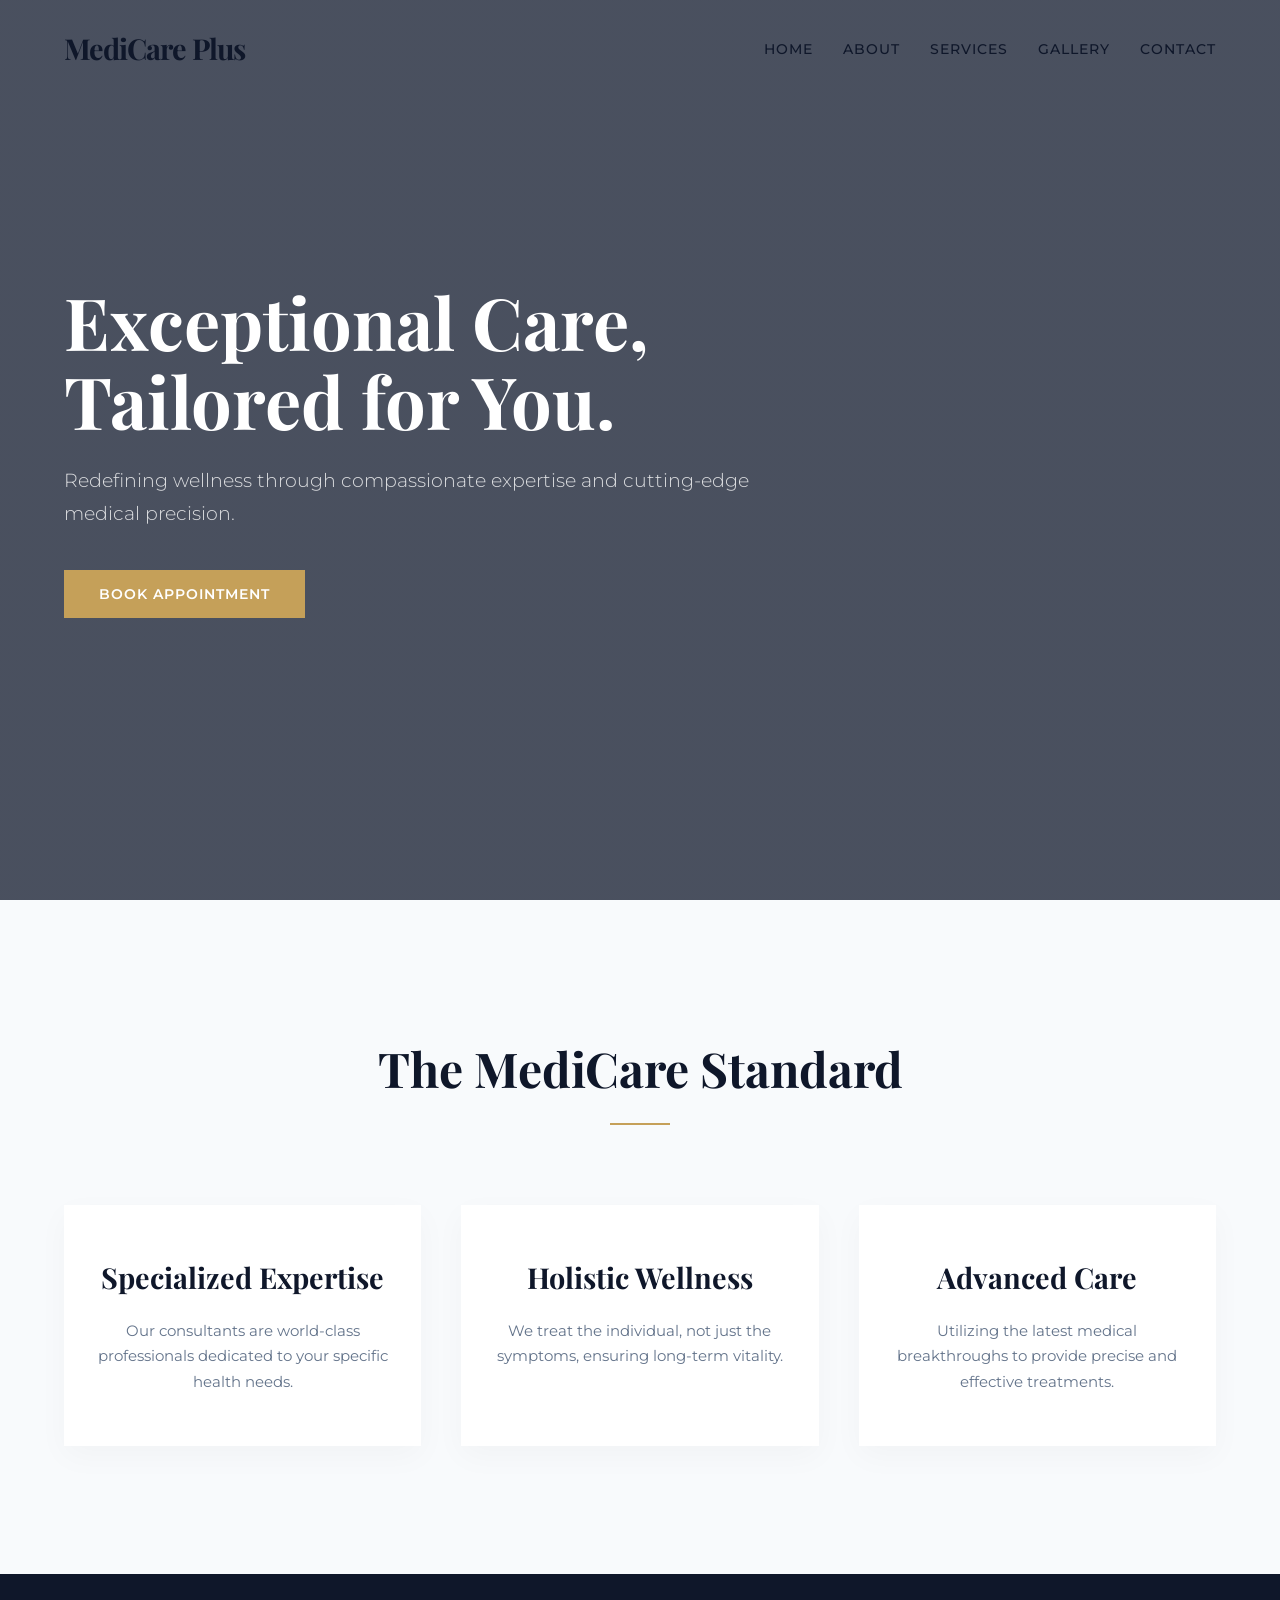
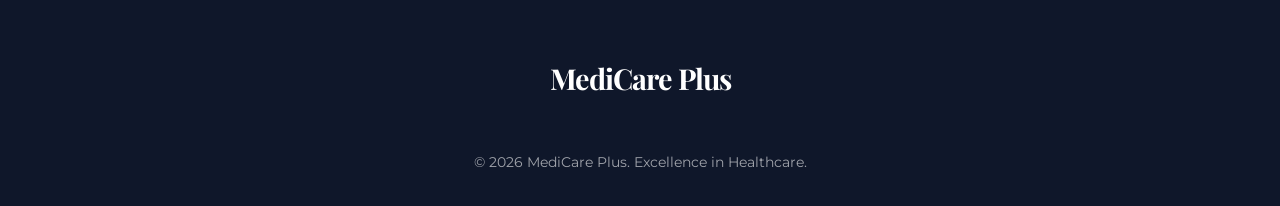
==== index.html @ 9ea4fe85 "Initial commit: Boutique Healthcare Website" ====
<!DOCTYPE html>
<html lang="en">
<head>
    <meta charset="UTF-8">
    <meta name="viewport" content="width=device-width, initial-scale=1.0">
    <meta name="description" content="MediCare Plus - Premium healthcare services with expert doctors and advanced medical technology.">
    <meta name="keywords" content="healthcare, clinic, medical services, doctors, hospital, appointment">
    <title>MediCare Plus | Premium Healthcare</title>
    <link rel="stylesheet" href="css/style.css">
</head>
<body>

    <header id="main-header">
        <div class="container">
            <nav>
                <div class="logo">MediCare Plus</div>
                <div class="menu-toggle">
                    <span></span>
                    <span></span>
                    <span></span>
                </div>
                <ul class="nav-links">
                    <li><a href="index.html">Home</a></li>
                    <li><a href="about.html">About</a></li>
                    <li><a href="services.html">Services</a></li>
                    <li><a href="gallery.html">Gallery</a></li>
                    <li><a href="contact.html">Contact</a></li>
                </ul>
            </nav>
        </div>
    </header>

    <section id="hero">
        <div class="container">
            <div class="hero-content">
                <h1>Exceptional Care,<br>Tailored for You.</h1>
                <p>Redefining wellness through compassionate expertise and cutting-edge medical precision.</p>
                <a href="contact.html" class="btn btn-gold">Book Appointment</a>
            </div>
        </div>
    </section>

    <section class="container reveal">
        <div class="section-title">
            <h2>The MediCare Standard</h2>
        </div>
        <div class="card-container">
            <div class="card">
                <h3>Specialized Expertise</h3>
                <p>Our consultants are world-class professionals dedicated to your specific health needs.</p>
            </div>
            <div class="card">
                <h3>Holistic Wellness</h3>
                <p>We treat the individual, not just the symptoms, ensuring long-term vitality.</p>
            </div>
            <div class="card">
                <h3>Advanced Care</h3>
                <p>Utilizing the latest medical breakthroughs to provide precise and effective treatments.</p>
            </div>
        </div>
    </section>

    <footer>
        <div class="container">
            <div class="logo" style="color: white; margin-bottom: 1rem;">MediCare Plus</div>
            <p>&copy; 2026 MediCare Plus. Excellence in Healthcare.</p>
        </div>
    </footer>

    <script src="js/script.js"></script>
</body>
</html>
---- css/style.css ----
@import url('https://fonts.googleapis.com/css2?family=Playfair+Display:ital,wght@0,400;0,700;1,400&family=Montserrat:wght@300;400;500;600&display=swap');

:root {
    --primary-dark: #0f172a;      /* Midnight Navy */
    --accent-gold: #c5a059;       /* Champagne Gold */
    --bg-soft: #f8fafc;           /* Soft Pearl */
    --text-main: #334155;         /* Slate Gray */
    --text-light: #64748b;        /* Muted Slate */
    --white: #ffffff;
    --glass-bg: rgba(255, 255, 255, 0.7);
    --glass-border: rgba(255, 255, 255, 0.3);
    --transition: all 0.5s cubic-bezier(0.4, 0, 0.2, 1);
}

* {
    margin: 0;
    padding: 0;
    box-sizing: border-box;
}

body {
    font-family: 'Montserrat', sans-serif;
    line-height: 1.7;
    color: var(--text-main);
    background-color: var(--bg-soft);
    overflow-x: hidden;
}

h1, h2, h3, .logo {
    font-family: 'Playfair Display', serif;
}

/* Reusable Components */
.container {
    width: 90%;
    max-width: 1200px;
    margin: 0 auto;
}

.btn {
    display: inline-block;
    padding: 12px 35px;
    text-decoration: none;
    font-size: 0.9rem;
    letter-spacing: 1px;
    text-transform: uppercase;
    font-weight: 600;
    transition: var(--transition);
    cursor: pointer;
    border: none;
}

.btn-gold {
    background-color: var(--accent-gold);
    color: var(--white);
}

.btn-gold:hover {
    background-color: #a38445;
    transform: translateY(-3px);
    box-shadow: 0 10px 20px rgba(197, 160, 89, 0.3);
}

.btn-outline {
    background: transparent;
    border: 1px solid var(--accent-gold);
    color: var(--accent-gold);
}

.btn-outline:hover {
    background: var(--accent-gold);
    color: var(--white);
}

/* Glassmorphism Utility */
.glass {
    background: var(--glass-bg);
    backdrop-filter: blur(12px);
    -webkit-backdrop-filter: blur(12px);
    border: 1px solid var(--glass-border);
}

/* Header & Navigation */
header {
    padding: 1.5rem 0;
    position: fixed;
    top: 0;
    width: 100%;
    z-index: 1000;
    transition: var(--transition);
}

header.scrolled {
    padding: 0.8rem 0;
    background: var(--glass-bg);
    backdrop-filter: blur(10px);
    box-shadow: 0 4px 30px rgba(0, 0, 0, 0.1);
}

nav {
    display: flex;
    justify-content: space-between;
    align-items: center;
}

.logo {
    font-size: 1.8rem;
    font-weight: 700;
    color: var(--primary-dark);
    letter-spacing: -1px;
}

.nav-links {
    display: flex;
    list-style: none;
}

.nav-links li {
    margin-left: 30px;
}

.nav-links a {
    text-decoration: none;
    color: var(--primary-dark);
    font-weight: 500;
    font-size: 0.85rem;
    text-transform: uppercase;
    letter-spacing: 1px;
    transition: var(--transition);
}

.nav-links a:hover {
    color: var(--accent-gold);
}

/* Mobile Menu */
.menu-toggle {
    display: none;
    flex-direction: column;
    cursor: pointer;
}

.menu-toggle span {
    width: 25px;
    height: 2px;
    background: var(--primary-dark);
    margin: 3px 0;
    transition: var(--transition);
}

/* Hero Section */
#hero {
    height: 100vh;
    display: flex;
    align-items: center;
    background: linear-gradient(rgba(15, 23, 42, 0.75), rgba(15, 23, 42, 0.75)), 
                url('https://images.unsplash.com/photo-1519494026892-80bbd2d6fd0d?auto=format&fit=crop&q=80&w=1600') no-repeat center center/cover;
    color: var(--white);
    position: relative;
}

.hero-content {
    max-width: 700px;
    animation: fadeInUp 1.5s ease;
}

.hero-content h1 {
    font-size: 4.5rem;
    line-height: 1.1;
    margin-bottom: 1.5rem;
}

.hero-content p {
    font-size: 1.2rem;
    font-weight: 300;
    margin-bottom: 2.5rem;
    color: rgba(255, 255, 255, 0.8);
}

/* Sections */
section {
    padding: 8rem 0;
}

.section-title {
    text-align: center;
    margin-bottom: 5rem;
}

.section-title h2 {
    font-size: 3rem;
    color: var(--primary-dark);
    position: relative;
    display: inline-block;
    padding-bottom: 15px;
}

.section-title h2::after {
    content: '';
    position: absolute;
    bottom: 0;
    left: 50%;
    transform: translateX(-50%);
    width: 60px;
    height: 2px;
    background: var(--accent-gold);
}

/* Cards (Services/Departments) */
.card-container {
    display: grid;
    grid-template-columns: repeat(auto-fit, minmax(320px, 1fr));
    gap: 2.5rem;
}

.card {
    background: var(--white);
    padding: 3rem 2rem;
    border-radius: 0; /* Sophisticated sharp edges or very slight radius */
    text-align: center;
    transition: var(--transition);
    border-bottom: 3px solid transparent;
    box-shadow: 0 10px 30px rgba(0,0,0,0.03);
}

.card:hover {
    transform: translateY(-15px);
    border-bottom: 3px solid var(--accent-gold);
    box-shadow: 0 20px 40px rgba(0,0,0,0.08);
}

.card h3 {
    font-size: 1.8rem;
    margin-bottom: 1rem;
    color: var(--primary-dark);
}

.card p {
    color: var(--text-light);
    font-size: 0.95rem;
}

/* Gallery (Masonry-ish) */
.gallery-grid {
    display: grid;
    grid-template-columns: repeat(auto-fit, minmax(300px, 1fr));
    gap: 1.5rem;
}

.gallery-item {
    position: relative;
    overflow: hidden;
    height: 400px;
}

.gallery-item img {
    width: 100%;
    height: 100%;
    object-fit: cover;
    transition: var(--transition);
}

.gallery-item:hover img {
    transform: scale(1.05);
}

.gallery-overlay {
    position: absolute;
    inset: 0;
    background: rgba(15, 23, 42, 0.7);
    display: flex;
    align-items: center;
    justify-content: center;
    opacity: 0;
    transition: var(--transition);
}

.gallery-item:hover .gallery-overlay {
    opacity: 1;
}

.gallery-overlay span {
    color: var(--white);
    font-family: 'Playfair Display', serif;
    font-size: 1.5rem;
}

/* Contact Form */
.contact-container {
    display: grid;
    grid-template-columns: 1fr 1.2fr;
    gap: 4rem;
    align-items: start;
}

.contact-form {
    background: var(--white);
    padding: 3.5rem;
    box-shadow: 0 30px 60px rgba(0,0,0,0.05);
}

.form-group {
    margin-bottom: 2rem;
}

.form-group label {
    font-size: 0.8rem;
    text-transform: uppercase;
    letter-spacing: 1px;
    margin-bottom: 0.5rem;
    display: block;
    color: var(--text-light);
}

.form-group input, .form-group textarea {
    width: 100%;
    padding: 12px 0;
    background: transparent;
    border: none;
    border-bottom: 1px solid #e2e8f0;
    font-family: inherit;
    font-size: 1rem;
    transition: var(--transition);
}

.form-group input:focus, .form-group textarea:focus {
    outline: none;
    border-bottom-color: var(--accent-gold);
}

.error-msg {
    color: #ef4444;
    font-size: 0.75rem;
    margin-top: 5px;
    display: none;
}

/* Footer */
footer {
    background: var(--primary-dark);
    color: var(--white);
    padding: 5rem 0 2rem;
    text-align: center;
}

footer p {
    opacity: 0.6;
    font-size: 0.85rem;
    margin-top: 3rem;
}

/* Animations */
@keyframes fadeInUp {
    from {
        opacity: 0;
        transform: translateY(30px);
    }
    to {
        opacity: 1;
        transform: translateY(0);
    }
}

.reveal {
    opacity: 0;
    transform: translateY(30px);
    transition: all 0.8s ease-out;
}

.reveal.active {
    opacity: 1;
    transform: translateY(0);
}

/* Responsive */
@media (max-width: 992px) {
    .hero-content h1 { font-size: 3rem; }
    .contact-container { grid-template-columns: 1fr; }
}

@media (max-width: 768px) {
    .menu-toggle { display: flex; }
    .nav-links {
        display: none;
        flex-direction: column;
        position: absolute;
        top: 100%;
        left: 0;
        width: 100%;
        background: var(--white);
        padding: 2rem 0;
        text-align: center;
        box-shadow: 0 10px 20px rgba(0,0,0,0.1);
    }
    .nav-links.active { display: flex; }
    .nav-links li { margin: 15px 0; }
    .hero-content h1 { font-size: 2.5rem; }
    section { padding: 5rem 0; }
}
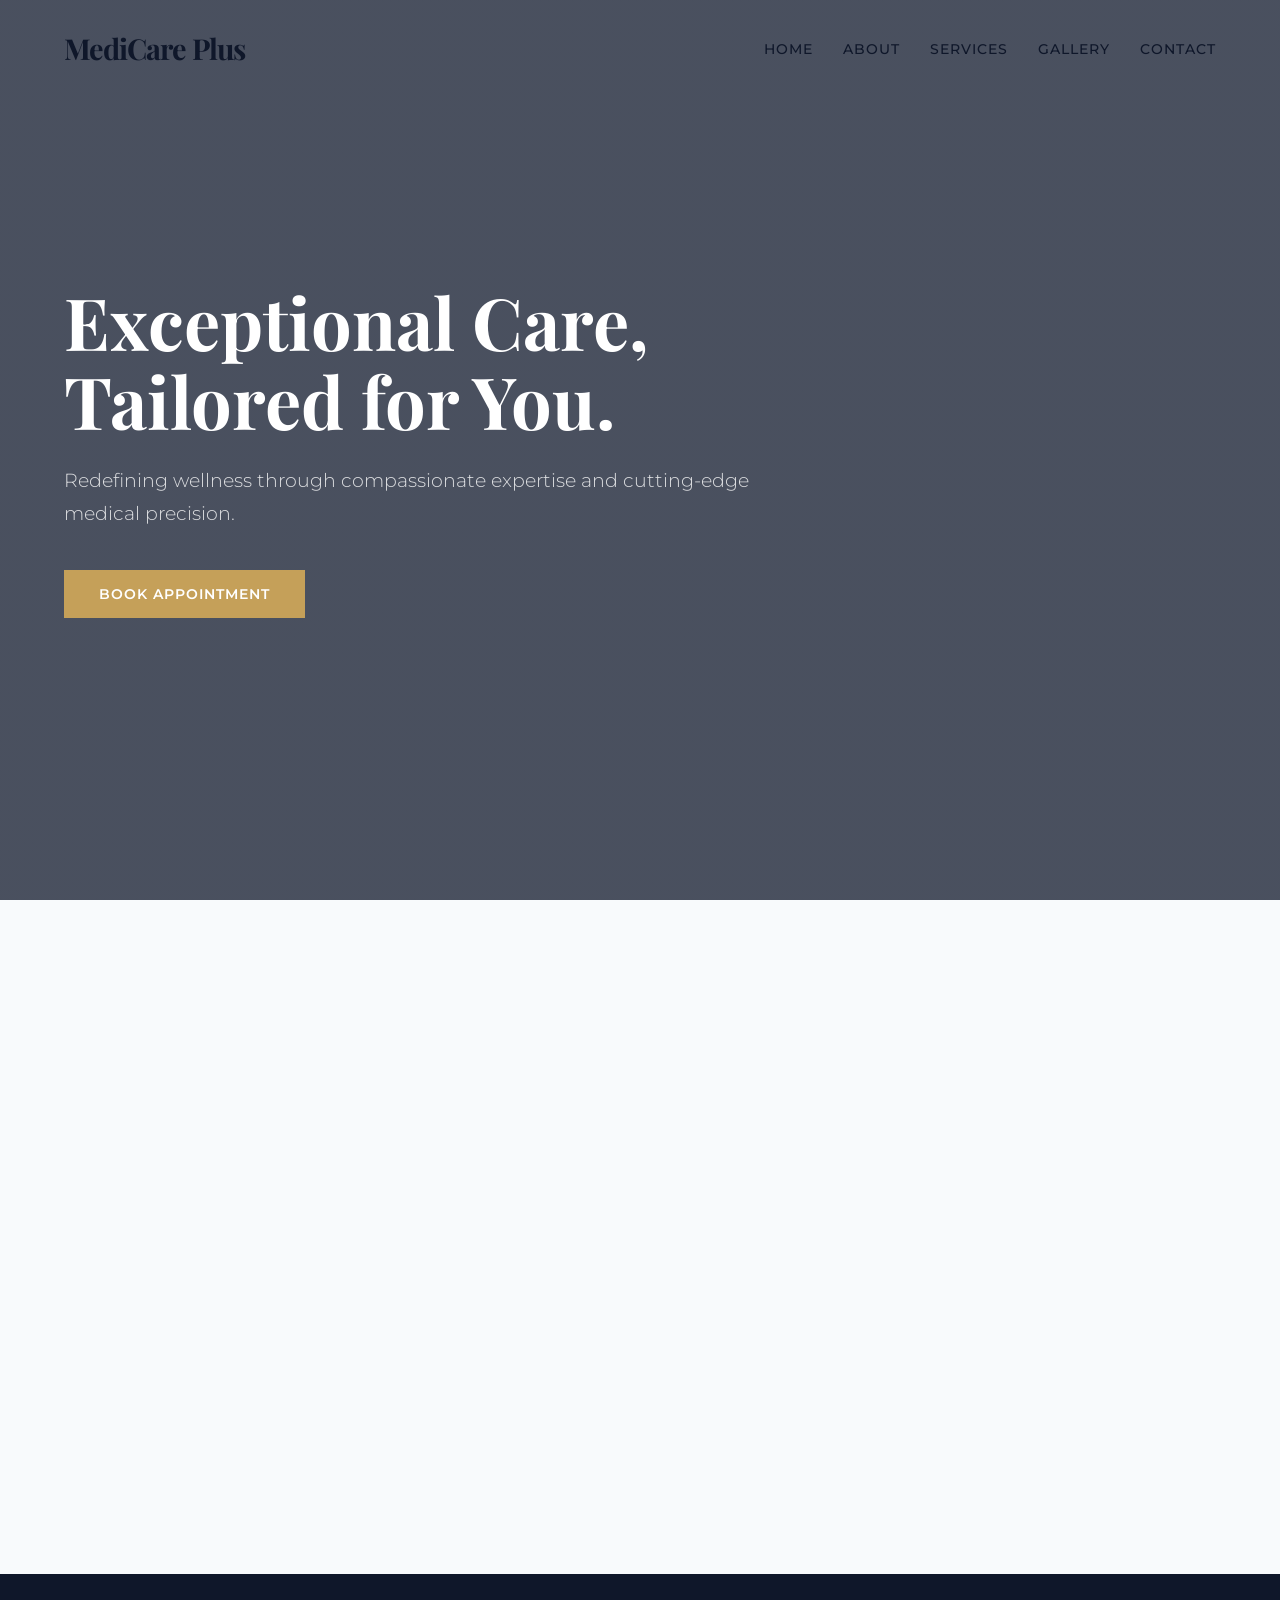
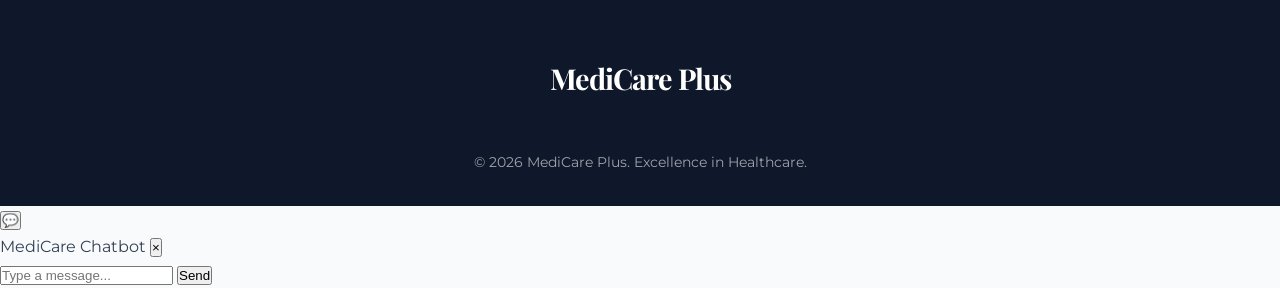
==== commit a12955cb: "feat(ui): add chat widget to index.html" ====
--- a/index.html
+++ b/index.html
@@ -3,10 +3,46 @@
 <head>
     <meta charset="UTF-8">
     <meta name="viewport" content="width=device-width, initial-scale=1.0">
-    <meta name="description" content="MediCare Plus - Premium healthcare services with expert doctors and advanced medical technology.">
-    <meta name="keywords" content="healthcare, clinic, medical services, doctors, hospital, appointment">
-    <title>MediCare Plus | Premium Healthcare</title>
+    <link rel="icon" type="image/jpeg" href="favicon.jpg">
+    <meta name="description" content="Experience world-class healthcare at MediCare Plus. We offer specialized medical services with expert doctors and cutting-edge technology.">
+    <meta name="keywords" content="healthcare, clinic, medical services, doctors, hospital, appointment, premium healthcare, medical expertise">
+    <title>MediCare Plus | Premium Healthcare Services</title>
     <link rel="stylesheet" href="css/style.css">
+    <script type="application/ld+json">
+    {
+      "@context": "https://schema.org",
+      "@type": "MedicalBusiness",
+      "name": "MediCare Plus",
+      "image": "favicon.jpg",
+      "@id": "https://mantramedicare.netlify.app/",
+      "url": "https://mantramedicare.netlify.app/",
+      "telephone": "+91 9840189449",
+      "address": {
+        "@type": "PostalAddress",
+        "streetAddress": "One Hub Road, OMR Rd, Paiyanur, Panchanthiruthy",
+        "addressLocality": "Tamil Nadu",
+        "addressRegion": "TN",
+        "postalCode": "603105",
+        "addressCountry": "IN"
+      },
+      "openingHoursSpecification": {
+        "@type": "OpeningHoursSpecification",
+        "dayOfWeek": [
+          "Monday",
+          "Tuesday",
+          "Wednesday",
+          "Thursday",
+          "Friday",
+          "Saturday"
+        ],
+        "opens": "09:00",
+        "closes": "21:00"
+      },
+      "sameAs": [
+        "https://github.com/y-bow/medicare-plus"
+      ]
+    }
+    </script>
 </head>
 <body>
 
@@ -66,7 +102,20 @@
             <p>&copy; 2026 MediCare Plus. Excellence in Healthcare.</p>
         </div>
     </footer>
+    <div id="chat-widget-container">
+        <button id="chat-toggle-btn" class="chat-toggle-btn">
+            <span class="chat-icon">💬</span>
+        </button>
+        <div id="chat-window" class="chat-window hidden">
+            <div class="chat-header">
+                <span>MediCare Chatbot</span>
+                <button id="chat-close-btn">&times;</button>
+            </div>
+            <div id="chat-messages" class="chat-messages"></div>
+            <div class="chat-input-area">
+                <input type="text" id="chat-input" placeholder="Type a message..." autocomplete="off">
+                <button id="chat-send-btn">Send</button>
+            </div>
+        </div>
+    </div>
 
-    <script src="js/script.js"></script>
-</body>
-</html>
--- a/css/style.css
+++ b/css/style.css
@@ -378,22 +378,101 @@
     .contact-container { grid-template-columns: 1fr; }
 }
 
-@media (max-width: 768px) {
-    .menu-toggle { display: flex; }
-    .nav-links {
-        display: none;
-        flex-direction: column;
-        position: absolute;
-        top: 100%;
-        left: 0;
-        width: 100%;
-        background: var(--white);
-        padding: 2rem 0;
-        text-align: center;
-        box-shadow: 0 10px 20px rgba(0,0,0,0.1);
-    }
-    .nav-links.active { display: flex; }
-    .nav-links li { margin: 15px 0; }
-    .hero-content h1 { font-size: 2.5rem; }
-    section { padding: 5rem 0; }
-}
+/* About Page Specific Styles */
+.about-flex-container {
+    display: flex;
+    flex-wrap: wrap;
+    gap: 4rem;
+    align-items: center;
+}
+
+.about-flex-item {
+    flex: 1;
+    min-width: 300px;
+}
+
+.about-image {
+    width: 100%;
+    border-radius: 0;
+    box-shadow: 20px 20px 0 var(--accent-gold);
+}
+
+.about-title-large {
+    font-size: 2.5rem;
+    margin-bottom: 1.5rem;
+}
+
+.about-title-medium {
+    font-size: 2rem;
+    margin-bottom: 1rem;
+}
+
+.about-section-white {
+    background: var(--white);
+    padding: 4rem;
+    border-radius: 0;
+    margin-bottom: 4rem;
+}
+
+.about-quote {
+    text-align: center;
+    font-size: 1.2rem;
+    font-style: italic;
+    color: var(--text-light);
+}
+
+/* Services Page Specific Styles */
+.service-card-gold {
+    color: var(--accent-gold);
+}
+
+/* Gallery Page Specific Styles */
+.gallery-title-large {
+    font-size: 3.5rem;
+}
+
+/* Contact Page Specific Styles */
+.contact-info-glass {
+    padding: 3rem;
+}
+
+.contact-detail-heading {
+    font-size: 2rem;
+    margin-bottom: 2rem;
+}
+
+.contact-detail-subheading {
+    font-size: 1.5rem;
+    margin-bottom: 1rem;
+}
+
+.contact-detail-text {
+    margin-bottom: 1.5rem;
+}
+
+.contact-detail-gold {
+    color: var(--accent-gold);
+}
+
+.contact-emergency {
+    color: #ef4444;
+    font-weight: 600;
+}
+
+.contact-submit-btn {
+    width: 100%;
+}
+
+.footer-logo-white {
+    color: white;
+    margin-bottom: 1rem;
+}
+
+/* Utility */
+.pt-80 {
+    padding-top: 80px;
+}
+
+.mt-8 {
+    margin-top: 8rem;
+}
